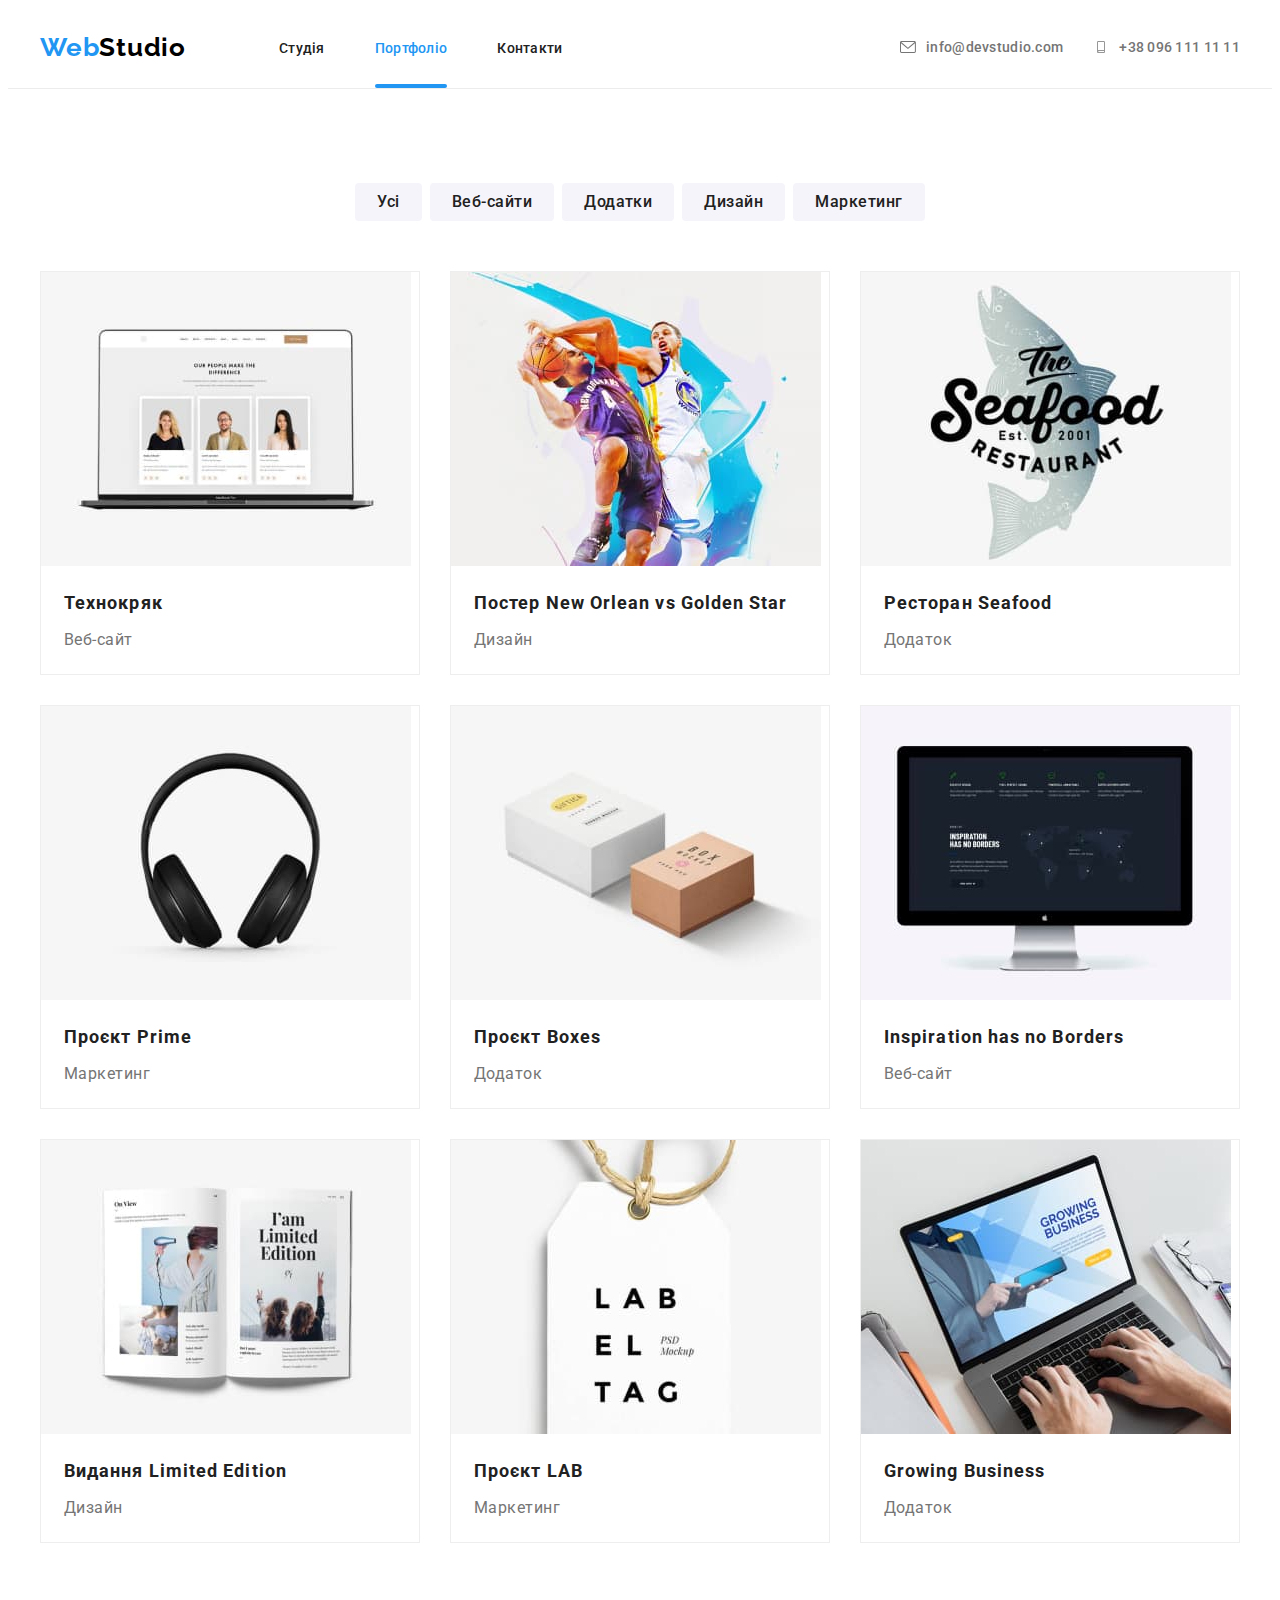
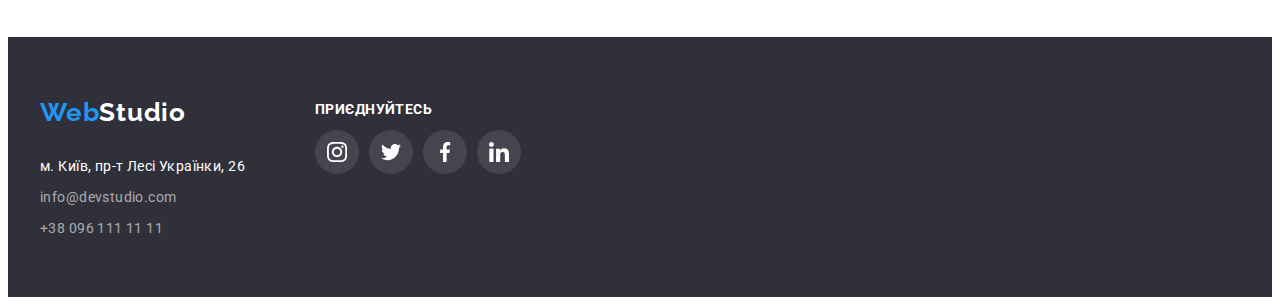
==== portfolio.html @ 64bbdb11 "форма в модальному вікні" ====
<!DOCTYPE html>
<html lang="uk">
    <head>
        <meta charset="UTF-8">
        <meta http-equiv="X-UA-Compatible" content="IE=edge">
        <meta name="viewport" content="width=device-width, initial-scale=1.0">
        <title>Document</title>
        <link rel="preconnect" href="https://fonts.googleapis.com">
        <link rel="preconnect" href="https://fonts.gstatic.com" crossorigin>
        <link href="https://fonts.googleapis.com/css2?family=Raleway:wght@700&family=Roboto:wght@400;500;700;900&display=swap" rel="stylesheet">
        <link rel="stylesheet" href="https://cdnjs.cloudflare.com/ajax/libs/modern-normalize/1.1.0/modern-normalize.min.css" integrity="sha512-wpPYUAdjBVSE4KJnH1VR1HeZfpl1ub8YT/NKx4PuQ5NmX2tKuGu6U/JRp5y+Y8XG2tV+wKQpNHVUX03MfMFn9Q==" crossorigin="anonymous" referrerpolicy="no-referrer" />
        <link rel="stylesheet" href="./css/styles.css">
    </head>
<body>
    <header class="border-container">
        <div class="container">
            <div class="heder-conteiner">
                <nav class="heder-nav">
                    <a class="logotype link" href="./index.html"><span class="logotype-web">Web</span>Studio</a>
                    <ul class="hedre-menu list">
                        <li><a class="nav link" href="./index.html">Студія</a></li>
                        <li><a class="nav link current" href="./portfolio.html">Портфоліо</a></li>
                        <li><a class="nav link" href="#">Контакти</a></li>
                    </ul>
                </nav>
                <ul class="heder-address list">
                    <li class="icon-envelope">
                        <a class="heder-text" href="mailto:info@devstudio.com">
                            <svg width="16" height="12">
                                <use href="./images/icons.svg#icon-envelope"></use>
                            </svg>
                            info@devstudio.com</a>
                    </li>
                    <li class="icon-phone">
                        <a class="heder-text" href="tel:+380961111111">
                            <svg width="16" height="12">
                                <use href="./images/icons.svg#icon-phone"></use>
                            </svg>
                            +38 096 111 11 11</a>
                    </li>
                </ul>
            </div> 
        </div>
    </header>
    <main>
        <section class="section">
            <div class="container">
                <h1 class="display-none">Портфоліо</h1>
            <ul class="list button-conteiner">
                <li>
                    <button type="button"class="button-portfolio">Усі</button>
                </li>
                <li>
                    <button type="button"class="button-portfolio">Веб-сайти</button>
                </li>
                <li>
                    <button type="button"class="button-portfolio">Додатки</button>
                </li>
                <li>
                    <button type="button"class="button-portfolio">Дизайн</button>
                </li>
                <li>
                    <button type="button"class="button-portfolio">Маркетинг</button>
                </li>
            </ul>
            <ul class="list portfolio">
                <li class="portfolio-box">
                    <div class="box-oll">
                        <div class="box-imeges">
                            <img src="./images/website.jpg" alt="Вебсайт" width="370">
                            <p class="box-text">Ресурс пропонує комплексні пропозиції з різним рівнем функціоналу та сервісів. Все це дозволить відвідувачу отримати вичерпні відомості про компанію чи приватну особу.</p>
                        </div>
                    <div class="box">
                        <h2 class="portfolio-title">Технокряк</h2>
                        <p class="portfolio-paragraph">Веб-сайт</p>
                    </div>
                    </div>
                </li>
                <li class="portfolio-box">
                    <div class="box-oll">
                        <div class="box-imeges">
                            <img src="./images/basketball.jpg" alt="Баскетболісти" width="370">
                            <p class="box-text">Ресурс пропонує комплексні пропозиції з різним рівнем функціоналу та сервісів. Все це дозволить відвідувачу отримати вичерпні відомості про компанію чи приватну особу.</p>
                        </div>
                        <div class="box">
                            <h2 class="portfolio-title">Постер New Orlean vs Golden Star</h2>
                            <p class="portfolio-paragraph">Дизайн</p>  
                        </div>
                    </div>
                </li>
                <li class="portfolio-box">
                    <div class="box-oll">
                        <div class="box-imeges">
                            <img src="./images/trademark.jpg" alt="Торгова марка" width="370">
                            <p class="box-text">Ресурс пропонує комплексні пропозиції з різним рівнем функціоналу та сервісів. Все це дозволить відвідувачу отримати вичерпні відомості про компанію чи приватну особу.</p>
                        </div>                       
                    <div class="box">
                    <h2 class="portfolio-title">Ресторан Seafood</h2>
                    <p class="portfolio-paragraph">Додаток</p>
                    </div>
                    </div>
                </li>
                <li class="portfolio-box">
                    <div class="box-oll">
                        <div class="box-imeges">
                            <img src="./images/headphone.jpg" alt="Навушникик" width="370">
                            <p class="box-text">Ресурс пропонує комплексні пропозиції з різним рівнем функціоналу та сервісів. Все це дозволить відвідувачу отримати вичерпні відомості про компанію чи приватну особу.</p>
                        </div>                       
                    <div class="box">
                    <h2 class="portfolio-title">Проєкт Prime</h2>
                    <p class="portfolio-paragraph">Маркетинг</p>
                    </div>
                    </div>  
                </li>
                <li class="portfolio-box">
                    <div class="box-oll">
                        <div class="box-imeges">
                            <img src="./images/box.jpg" alt="Дві коробки" width="370">
                            <p class="box-text">Ресурс пропонує комплексні пропозиції з різним рівнем функціоналу та сервісів. Все це дозволить відвідувачу отримати вичерпні відомості про компанію чи приватну особу.</p>
                        </div>                      
                    <div class="box">
                    <h2 class="portfolio-title">Проєкт Boxes</h2>
                    <p class="portfolio-paragraph">Додаток</p>
                    </div>
                    </div>
                </li>
                <li class="portfolio-box">
                    <div class="box-oll">
                        <div class="box-imeges">
                            <img src="./images/monitor.jpg" alt="Монітор" width="370">
                            <p class="box-text">Ресурс пропонує комплексні пропозиції з різним рівнем функціоналу та сервісів. Все це дозволить відвідувачу отримати вичерпні відомості про компанію чи приватну особу.</p>
                        </div>
                    <div class="box">
                    <h2 class="portfolio-title">Inspiration has no Borders</h2>
                    <p class="portfolio-paragraph">Веб-сайт</p>
                    </div>  
                    </div>
                </li>
                <li class="portfolio-box">
                    <div class="box-oll">
                        <div class="box-imeges">
                            <img src="./images/magazine.jpg" alt="Журнал" width="370">
                            <p class="box-text">Ресурс пропонує комплексні пропозиції з різним рівнем функціоналу та сервісів. Все це дозволить відвідувачу отримати вичерпні відомості про компанію чи приватну особу.</p>
                        </div>
                    <div class="box">
                    <h2 class="portfolio-title">Видання Limited Edition</h2>
                    <p class="portfolio-paragraph">Дизайн</p>
                    </div>
                    </div>
                </li>
                <li class="portfolio-box">
                    <div class="box-oll">
                        <div class="box-imeges">
                            <img src="./images/tag.jpg" alt="Бірка" width="370">
                            <p class="box-text">Ресурс пропонує комплексні пропозиції з різним рівнем функціоналу та сервісів. Все це дозволить відвідувачу отримати вичерпні відомості про компанію чи приватну особу.</p>
                        </div>
                    <div class="box">
                    <h2 class="portfolio-title">Проєкт LAB</h2>
                    <p class="portfolio-paragraph">Маркетинг</p> 
                    </div>
                    </div>
                </li>
                <li class="portfolio-box">
                    <div class="box-oll">
                        <div class="box-imeges">
                            <img src="./images/laptop.jpg" alt="Ноутбук" width="370">
                            <p class="box-text">Ресурс пропонує комплексні пропозиції з різним рівнем функціоналу та сервісів. Все це дозволить відвідувачу отримати вичерпні відомості про компанію чи приватну особу.</p>
                        </div>
                    <div class="box">
                    <h2 class="portfolio-title">Growing Business</h2>
                    <p class="portfolio-paragraph">Додаток</p>
                    </div>
                    </div>
                </li>
            </ul>

            </div>
            
        </section>
        
    </main>
    <footer class="footer">
        <div class="container">
            <div class="footer-container">
                <div class="box-address">
                    <a class="footer-logotype link" href="./index.html"><span class="logotype-web">Web</span>Studio</a>
            <address> 
                <ul class="list">
                    <li class="footer-address"><a class="address link" href="https://goo.gl/maps/3v16XMtpjU65yKBN9">м. Київ, пр-т Лесі Українки, 26</a></li>
                    <li class="footer-address"><a class="address communication link" href="mailto:info@devstudio.com">info@devstudio.com</a></li>
                    <li class="footer-address"><a class="address communication link" href="tel:+380961111111">+38 096 111 11 11</a></li>
                </ul>
            </address>
                </div>
                <div class="footer-social">
                <h2 class="footer-title">приєднуйтесь</h2>
            <ul class="list footer-socials-list">
                <li class="footer-socials-item"> 
                    <a class="footer-socials-link" href="#">
                    <svg width="20" height="20">
                    <use href="./images/icons.svg#icon-instagram"></use>
                    </svg>
                    </a>
                </li>
                <li class="footer-socials-item"> 
                    <a class="footer-socials-link" href="#">
                    <svg width="20" height="20">
                    <use href="./images/icons.svg#icon-twitter"></use>
                    </svg>
                    </a>
                </li>
                <li class="footer-socials-item"> 
                    <a class="footer-socials-link" href="#">
                    <svg width="20" height="20">
                    <use href="./images/icons.svg#icon-facebook"></use>
                    </svg>
                    </a>
                </li>
                <li class="footer-socials-item"> 
                    <a class="footer-socials-link" href="#">
                    <svg width="20" height="20">
                    <use href="./images/icons.svg#icon-linkedin"></use>
                    </svg>
                    </a>
                </li>
            </ul>
                </div>
            </div>
    </div>
    </footer>
</body>
</html>
---- css/styles.css ----
:root{
    --color-title: #212121;
    --color-basic: #F5F5F5;
    --color-logotype: #000;
    --color-text-paragraph: #757575;
    --color-white: #FFFFFF;
    --color-button-nav: #2196F3;
    --color-backround:  #F5F4FA;
    --color-footer: #2F303A;
    --color-border: #EEEEEE;
    --color-border-heder: #ECECEC;
    --color-icon: #AFB1B8;
    --color-button:  #188CE8;
}

.container{
    width: 1200px;
    margin: 0 auto;
    padding: 0 15px;
}
.section{
    padding: 94px 0;
}

h1,
h2,
h3,
h4,
h5,
h6,
p {
	margin-top: 0;
}
.list {
	list-style: none;
	padding-left: 0;
	margin: 0;
}
.link {
	text-decoration: none;
	color: inherit;
}
img {
	display: block;
	max-width: 100%;
	height: auto;
}

.display-none{
    display: none;
    margin: 0;
}
body{
    background-color:var(--color-white);
    font-family: 'Roboto';
    font-style: normal;
    color: var(--color-text-paragraph);
}

/*Хедер*/

.border-container{
    border-bottom: 1px solid;
    border-bottom-color: var(--color-border-heder);
    background-color: var(--color-white);
}

.logotype{
    color: var(--color-logotype);
    font-family: 'Raleway';
    font-weight: 700;
    font-size: 26px;
    line-height: 31px;
    letter-spacing: 0.03em;
}
.logotype-web{
    color: var(--color-button-nav);
}
.nav{
    position: relative;
    color: var(--color-title);
    font-weight: 500;
    font-size: 14px;
    line-height: 1.06;
    letter-spacing: 0.02em;
    list-style: none;
    padding-bottom: 32px;
    transition-property: color;
    transition-duration: 250ms;
    transition-timing-function: cubic-bezier(0.4, 0, 0.2, 1);
}
.nav:hover,
.nav:focus {
    color: var(--color-button-nav);
}
.nav.link.current{
    color: var(--color-button-nav);
}
.nav.link.current::after{
    content:'';
    position: absolute;
    bottom: 0;
    left: 0;
    width: 100%;
    height: 4px;
    background-color: var(--color-button-nav);
    border-radius: 2px;
}

.heder-text{
    color: var(--color-text-paragraph);
    text-decoration: none;
    font-weight: 500;
    font-size: 14px;
    line-height: 1.14;
    letter-spacing: 0.02em;
    display: flex;
    gap: 10px;
    align-items: center;
    fill: var(--color-text-paragraph);
    transition-property: color, fill;
    transition-duration: 250ms;
    transition-timing-function: cubic-bezier(0.4, 0, 0.2, 1);
}

.heder-text:hover,
.heder-text:focus{
    color: var(--color-button-nav);
    fill: var(--color-button-nav);
}

.heder-conteiner{
    display: flex;
    align-items: center;
    padding: 24px 0 25px 0;
}

.heder-nav{
    display: flex;
    align-items: center;
    flex-grow: 1;
}

.heder-address{
    display: flex;
    gap: 30px;
    margin-left: 308px;
    align-items: center;
}

.hedre-menu{
    display: flex;
    gap: 50px;
    margin-left: 93px;
}

/*Секція герой*/
.hero-section{
    padding: 200px 15px;
    background-color: var(--color-footer);
    background-image:linear-gradient(rgba(47, 48, 58, 0.4), rgba(47, 48, 58, 0.4)),url(../images/backround.jpg);
    background-repeat: no-repeat;
    background-position: center;
    max-width: 1600px;
    background-size: cover;
    margin: 0 auto;
}

.hero-title{
    color:var(--color-white);
    text-align: center;
    letter-spacing: 0.06em;
    text-transform: uppercase;
    font-weight: 900;
    font-size: 44px;
    line-height: 1.36;
    max-width: 696px;
    margin: 0 auto 30px auto;
}
.button{
    background-color:var(--color-button-nav);
    color: var(--color-white);
    cursor: pointer;
    font-family: 'Roboto';
    font-weight: 700;
    font-size: 16px;
    line-height: 1.87;
    display: flex;
    align-items: center;
    text-align: center;
    letter-spacing: 0.06em;
    padding: 10px 24px;
    margin: 0 auto;
    border: var(--color-button-nav);
    box-shadow: 0px 4px 4px rgba(0, 0, 0, 0.15);
    border-radius: 4px;
    transition-property: background-color;
    transition-duration: 250ms;
    transition-timing-function: cubic-bezier(0.4, 0, 0.2, 1);
}
.button:hover,
.button:focus{
    background-color:var(--color-button);
}

/*Наші переваги*/
.advantages{
    display: flex;
    gap: 30px;
}

.title-advantages{
    flex-basis: calc((100% - 90px) / 4);
    
}
.icon-advantages{
    width: 270px;
    height: 120px;
    background-color: var(--color-backround);
    display: flex;
    justify-content: center;
    align-items: center;
    border-radius: 4px;
    margin-bottom: 30px;
}
.heading-title{
    color: var(--color-title);
    font-weight: 700;
    font-size: 14px;
    line-height: 1.14;
    letter-spacing: 0.03em;
    text-transform: uppercase;
    margin-bottom:  10px;
}
.paragraph{
    font-size: 14px;
    line-height: 1.71;
    letter-spacing: 0.03em;
    margin-bottom: 0 ;
}
/*Чим ми займаэмось*/

.cards-section{
    padding-top: 0;
}

.section-title{
    color: var(--color-title);
    font-weight: 700;
    font-size: 36px;
    line-height: 1.16;
    letter-spacing: 0.03em;
    text-align: center;
    margin-bottom: 50px;
}
.cards{
    display: flex;
    gap: 30px;
}
.cards-image{
    position: relative;
}
.cards-text{
    position: absolute;
    width: 100%;
    height: 70px;
    background-color: rgba(47, 48, 58, 0.8);
    left: 0;
    bottom: 0;
    margin:0;
    font-style: normal;
    font-weight: 700;
    font-size: 14px;
    line-height: 1.14;
    text-align: center;
    letter-spacing: 0.03em;
    text-transform: uppercase;
    color: var(--color-white);
    padding: 27px 0;
}
/*Наша команда*/
.section-team{
   background-color: var(--color-backround);
}
.team-photo{
    display: flex;
    gap: 30px;
}
.team{
    background-color:var(--color-white);
    list-style: none; 
    box-shadow: 0px 1px 3px rgba(0, 0, 0, 0.12), 0px 1px 1px rgba(0, 0, 0, 0.14), 0px 2px 1px rgba(0, 0, 0, 0.2);
    border-radius: 0px 0px 4px 4px;
}
.team-title{
    padding: 30px 0;
}
.name{
    color: var(--color-title);
    font-weight: 500;
    font-size: 16px;
    line-height: 1.18;
    text-align: center;
    letter-spacing: 0.03em;
    margin-bottom: 10px;
}
.team-paragraph{
    font-size: 16px;
    line-height: 1.18;
    text-align: center;
    letter-spacing: 0.03em;
    margin-bottom: 16;
}
.socials-list{
    display: flex;
    align-items: center;
    justify-content: center;
    gap: 10px;
}
.socials-item{
    width: 44px;
    height: 44px;
}
.socials-link{
    display: flex;
    align-items: center;
    justify-content: center;
    width: 100%;
    height: 100%;
    border-radius: 50%;
    fill: var(--color-icon);
    transition-property: background-color, fill;
    transition-duration: 250ms;
    transition-timing-function: cubic-bezier(0.4, 0, 0.2, 1);
}
.socials-link:hover,
.socials-link:focus{
    background-color: var(--color-button-nav);
    fill: var(--color-white);
}
/*Постійні клієнти*/
.customers{
    display: flex;
    gap: 30px;
   
}

.customers-list{
    width: 170px;
    height: 92px;
    border: 1px solid var(--color-icon);
    border-radius: 4px;
    display: flex;
    align-items: center;
    justify-content: center;
    fill: var(--color-icon);
    transition-property:border, fill;
    transition-duration: 250ms;
    transition-timing-function: cubic-bezier(0.4, 0, 0.2, 1);
}
.customers-list:hover,
.customers-list:focus{
    border-color: var(--color-button-nav);
    border-radius: 4px;
    fill: var(--color-button-nav);
}
/*Портфоліо*/

.button-conteiner{
    display: flex;
    gap: 8px;
    justify-content: center;
    padding-bottom: 50px;
}

.button-portfolio{
    background-color:var(--color-backround);
    color: var(--color-title);
    cursor: pointer;
    border: none;
    font-family: 'Roboto';
    font-weight: 500;
    font-size: 16px;
    line-height: 1.62;
    text-align: center;
    letter-spacing: 0.03em;
    padding: 6px 22px;
    border-radius: 4px;
    transition-property: background-color, color, box-shadow;
    transition-duration: 250ms;
    transition-timing-function: cubic-bezier(0.4, 0, 0.2, 1);
}

.button-portfolio:hover,
.button-portfolio:focus{
    background-color: var(--color-button-nav);
    color:var(--color-white);
    box-shadow: 0px 3px 1px rgba(0, 0, 0, 0.1), 0px 1px 2px rgba(0, 0, 0, 0.08), 0px 2px 2px rgba(0, 0, 0, 0.12);
}

.portfolio{
    display: flex;
    gap: 30px;
    flex-wrap: wrap;
}

.portfolio-box{
    flex-basis: calc((100% - 60px) / 3);
}
.box-oll{
    border: 1px solid;
    border-color: var(--color-border); 
    background-color: var(--color-white);
    transition-property: border, box-shadow;
    transition-duration: 250ms;
    transition-timing-function: cubic-bezier(0.4, 0, 0.2, 1);
}
.box{
    padding: 19px 23px;
}
.box-imeges{
    position: relative;
    overflow: hidden;
}
.box-text{
    position: absolute;
    top: 0;
    left: 0;
    width: 100%;
    height: 100%;
    padding: 63px 24px;
    background-color: rgba(33, 150, 243, 0.9);
    font-style: normal;
    font-weight: 400;
    font-size: 18px;
    line-height: 1.55;
    letter-spacing: 0.03em;
    color: var(--color-white);
    transform: translateY(100%);
    transition: transform 250ms;
}
.box-oll:hover .box-text{
    transform: translateY(0);
}
.box-oll:hover,
.box-oll:focus{
    border-color: var(--color-border);
    box-shadow: 0px 1px 1px rgba(0, 0, 0, 0.12), 0px 4px 4px rgba(0, 0, 0, 0.06), 1px 4px 6px rgba(0, 0, 0, 0.16);
}

.portfolio-title{
    color: var(--color-title);
    font-weight: 700;
    font-size: 18px;
    line-height: 2;
    font-style: normal;
    letter-spacing: 0.06em;
    margin-bottom: 4px;
}
.portfolio-paragraph{
    font-size: 16px;
    line-height: 1.87;
    letter-spacing: 0.03em;
    margin-bottom: 0;
}
/*Футер*/

.footer{
    background-color:var(--color-footer);
    padding: 60px 0;
}
.footer-container{
    display: flex;
    gap: 70px;
    align-content: center;
}

.footer-logotype{
    color:var(--color-white);
    font-family: 'Raleway';
    font-weight: 700;
    font-size: 26px;
    line-height: 1.19;
    letter-spacing: 0.03em;
    margin-bottom: 28px;
    display: flex;
}
.address{
    color:var(--color-white);
    font-weight: 400;
    font-size: 14px;
    line-height: 1.71px;
    letter-spacing: 0.03em;
    font-style: normal;
    transition-property: color;
    transition-duration: 250ms;
    transition-timing-function: cubic-bezier(0.4, 0, 0.2, 1);
}

.communication{
    color: rgba(255, 255, 255, 0.6); 
}
.address:hover,
.address:focus{
    color: var(--color-button-nav);
}

.footer-address{
    margin-bottom: 12px;
}
.footer-address:last-child{
    margin-bottom: 0;
}
.footer-social{
margin-top: 12px;
}
.footer-title{
    margin-bottom: 20px;
    font-size: 14px;
    line-height: 1.14px;
    letter-spacing: 0.03em;
    text-transform: uppercase;
    color: var(--color-white);
}
.footer-socials-list{
    display: flex;
    gap: 10px;
}
.footer-socials-item{
    width: 44px;
    height: 44px;
    border-radius: 50%;
    background: rgba(255, 255, 255, 0.1);
}
.footer-socials-link{
    display: flex;
    align-items: center;
    justify-content: center;
    width: 100%;
    height: 100%;
    border-radius: 50%;
    fill: var(--color-white);
    transition-property: background-color, fill;
    transition-duration: 250ms;
    transition-timing-function: cubic-bezier(0.4, 0, 0.2, 1);
}
.footer-socials-link:hover,
.footer-socials-link:focus{
    background-color: var(--color-button-nav);
    fill: var(--color-white);
}

/* Модальне вікно */
.backdrop{
    position: fixed;
    top: 0;
    left: 0;
    width: 100%;
    height: 100%;
    background-color: rgba(0, 0, 0, 0.2);
    opacity: 1;
    transition-property: opacity visibility;
    transition-duration: 250ms;
    transition-timing-function: cubic-bezier(0.4, 0, 0.2, 1); 
    
}
.modal{
    position: absolute;
    top: 50%;
    left: 50%;
    transform: translate(-50%, -50%) scale(100%);
    max-width: 528px;
    max-height: 581px;
    width: 100%;
    height: 100%;
    background-color: var(--color-white);
    box-shadow: 0px 1px 3px rgba(0, 0, 0, 0.12), 0px 1px 1px rgba(0, 0, 0, 0.14), 0px 2px 1px rgba(0, 0, 0, 0.2);
    border-radius: 4px;
    transition-property: transform;
    transition-duration: 250ms;
    transition-timing-function: cubic-bezier(0.4, 0, 0.2, 1);
    padding: 40px;
}
.is-hidden .modal{
    transform: translate(-50%, -50%) scale(50%);
}

.is-hidden{
    opacity: 0;
    pointer-events: none;
    visibility: hidden;
}
.modal-button{
    position: absolute;
    right: 8px;
    top:8px;
    border-radius: 50%;
    border: 1px solid rgba(0, 0, 0, 0.1);
    width: 30px;
    height: 30px;
    display: flex;
    align-items: center;
    justify-content: center;
    cursor: pointer;
}
/* Форма */
.title-form{
    color: var(--color-title);
    font-weight: 700;
    font-size: 20px;
    line-height: 1.15;
    text-align: center;
    letter-spacing: 0.03em;
    margin: 0;
    padding-bottom: 12px;
}
.form-field-label{
    color:var(--color-text-paragraph); 
    font-weight: 400;
    font-size: 12px;
    line-height: 1.16;
}
.form-field-input{
    height: 40px;
    width: 100%;
    padding:0 12px 0 42px;
    border: 1px solid rgba(33, 33, 33, 0.2);
    border-radius: 4px;
    outline: none;
    cursor: pointer;
}
.form-field-input:focus,
.form-field-input:hover{
    border-color: var(--color-button-nav);
}
.form-field-input:focus + .form-field-icon,
.form-field-input:hover + .form-field-icon
{
    fill: var(--color-button-nav);
}
.form-field{
    position: relative;
    margin-top: 4px;
    margin-bottom: 10px;
}
.form-field-icon{
    position: absolute;
    top: 50%;
    left: 12px;
    transform: translateY(-50%);
}
.form-field-textarea{
    width: 100%;
    height: 120px;
    padding: 12px 16px;
    border: 1px solid rgba(33, 33, 33, 0.2);
    border-radius: 4px;
    cursor: pointer;
    outline: none;
    resize: none;
    margin-top: 4px;
    margin-bottom: 20px;
}
.form-field-textarea:focus,
.form-field-textarea:hover{
    border-color: var(--color-button-nav);
}
.form-field-textarea: placeholder{
    font-weight: 400;
    font-size: 12px;
    line-height: 1.16;
}
.button-form{
    color: var(--color-white);
    width: 200px;
    height: 50px;
    background-color: #2196F3;
    border-color: var(--color-button-nav);
    box-shadow: 0px 4px 4px rgba(0, 0, 0, 0.15);
    border-radius: 4px;
    display: flex;
    align-items: center;
    text-align: center;
    padding: 10px 52px;
    margin: 30px auto 0 auto;
}
.button-form:focus,
.button-form:hover{
    background-color:var(--color-button)
}
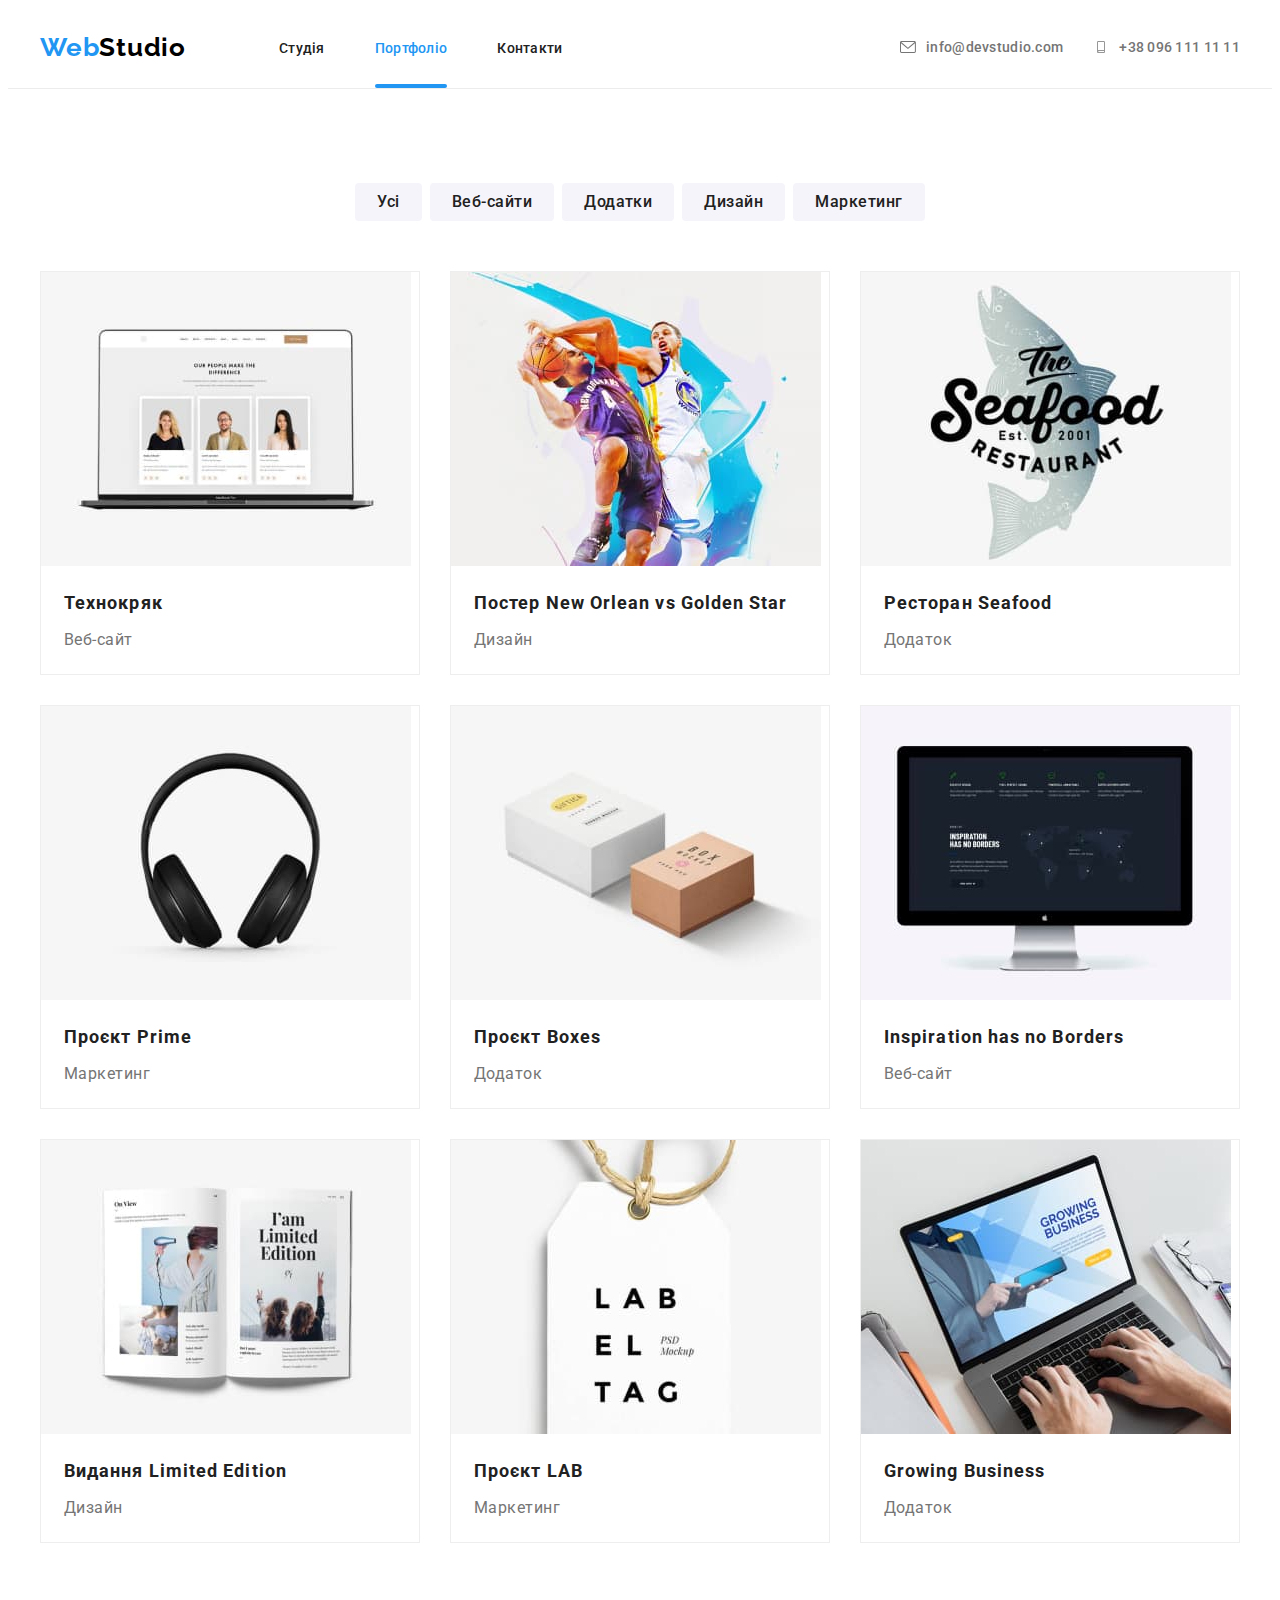
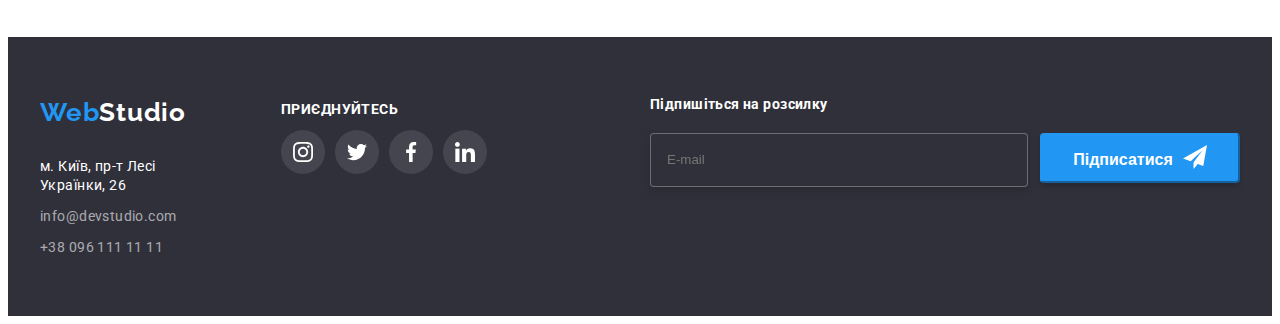
==== commit 001f0132: "дз 6 на перевірку" ====
--- a/portfolio.html
+++ b/portfolio.html
@@ -182,7 +182,7 @@
     <footer class="footer">
         <div class="container">
             <div class="footer-container">
-                <div class="box-address">
+                <div>
                     <a class="footer-logotype link" href="./index.html"><span class="logotype-web">Web</span>Studio</a>
             <address> 
                 <ul class="list">
@@ -225,6 +225,18 @@
                 </li>
             </ul>
                 </div>
+                <form class="footer-form">
+                    <p class="form-email-p">Підпишіться на розсилку</p>
+                    <div class="form-email">
+                        <input class="form-email-input" type="email" name="email" id="email" placeholder="E-mail">
+                    <button class="button-send" type="submit">
+                        Підписатися
+                        <svg class="footer-form-icon" width="24" height="24">
+                            <use href="./images/icons.svg#icon-send"></use>
+                        </svg>
+                    </button>
+                    </div>
+                </form>
             </div>
     </div>
     </footer>
--- a/css/styles.css
+++ b/css/styles.css
@@ -549,6 +549,62 @@
     background-color: var(--color-button-nav);
     fill: var(--color-white);
 }
+.footer-form{
+    margin-left: 93px;
+}
+.form-email-p{
+    color: var(--color-white);
+    font-weight: 700;
+    font-size: 14px;
+    line-height: 1.14;
+    letter-spacing: 0.03em;
+    display: flex;
+    text-align: center;
+    margin-bottom: 20px;
+}
+.form-email{
+    display: flex;
+    gap: 12px;
+}
+.form-email-input{
+    height: 50px;
+    width: 358px;
+    padding-left: 16px;
+    outline: none;
+    border: 1px solid rgba(255, 255, 255, 0.3);
+    filter: drop-shadow(0px 4px 4px rgba(0, 0, 0, 0.15));
+    border-radius: 4px;
+    background-color: var(--color-footer);
+    cursor: pointer;
+}
+.button-send{
+    display: flex;
+    gap: 10px;
+    text-align: center;
+    justify-content: center;
+    width: 200px;
+    height: 50px;
+    padding: 10px 28px;
+    background: var(--color-button-nav);
+    border-color:var(--color-button-nav);
+    box-shadow: 0px 4px 4px rgba(0, 0, 0, 0.15);
+    border-radius: 4px;
+    font-weight: 700;
+    font-size: 16px;
+    line-height: 1.87;
+    color: var(--color-white);
+    cursor: pointer;
+    transition-property: background-color;
+    transition-duration: 250ms;
+    transition-timing-function: cubic-bezier(0.4, 0, 0.2, 1);
+}
+.button-send:focus,
+.button-send:hover{
+    background-color: var(--color-button);
+}
+.footer-form-icon{
+    fill: var(--color-white);
+}
 
 /* Модальне вікно */
 .backdrop{
@@ -603,6 +659,8 @@
     justify-content: center;
     cursor: pointer;
 }
+
+
 /* Форма */
 .title-form{
     color: var(--color-title);
@@ -665,11 +723,42 @@
 .form-field-textarea:hover{
     border-color: var(--color-button-nav);
 }
+
 .form-field-textarea: placeholder{
     font-weight: 400;
     font-size: 12px;
     line-height: 1.16;
 }
+
+.checkbox{
+    appearance: none;
+}
+
+.checkbox-icon{ 
+    position: absolute;
+    width: 15px;
+    height: 16px;
+    border: 2px solid var(--color-footer);
+    border-radius: 2px;
+    fill: transparent;
+}
+.checkbox:checked + .checkbox-icon{
+    width: 15px;
+    height: 16px;
+    background-color: var(--color-button-nav);
+    fill: var(--color-white);
+    border: 2px solid var(--color-button-nav);
+    border-radius: 2px;
+}
+.checkbox-label{
+    padding-left: 23px;
+    position: relative;
+}
+.checkbox-link{
+    color: var(--color-button-nav);
+    text-decoration-skip-ink: none;
+}
+
 .button-form{
     color: var(--color-white);
     width: 200px;
@@ -683,6 +772,10 @@
     text-align: center;
     padding: 10px 52px;
     margin: 30px auto 0 auto;
+    cursor: pointer;
+    transition-property: background-color;
+    transition-duration: 250ms;
+    transition-timing-function: cubic-bezier(0.4, 0, 0.2, 1);
 }
 .button-form:focus,
 .button-form:hover{
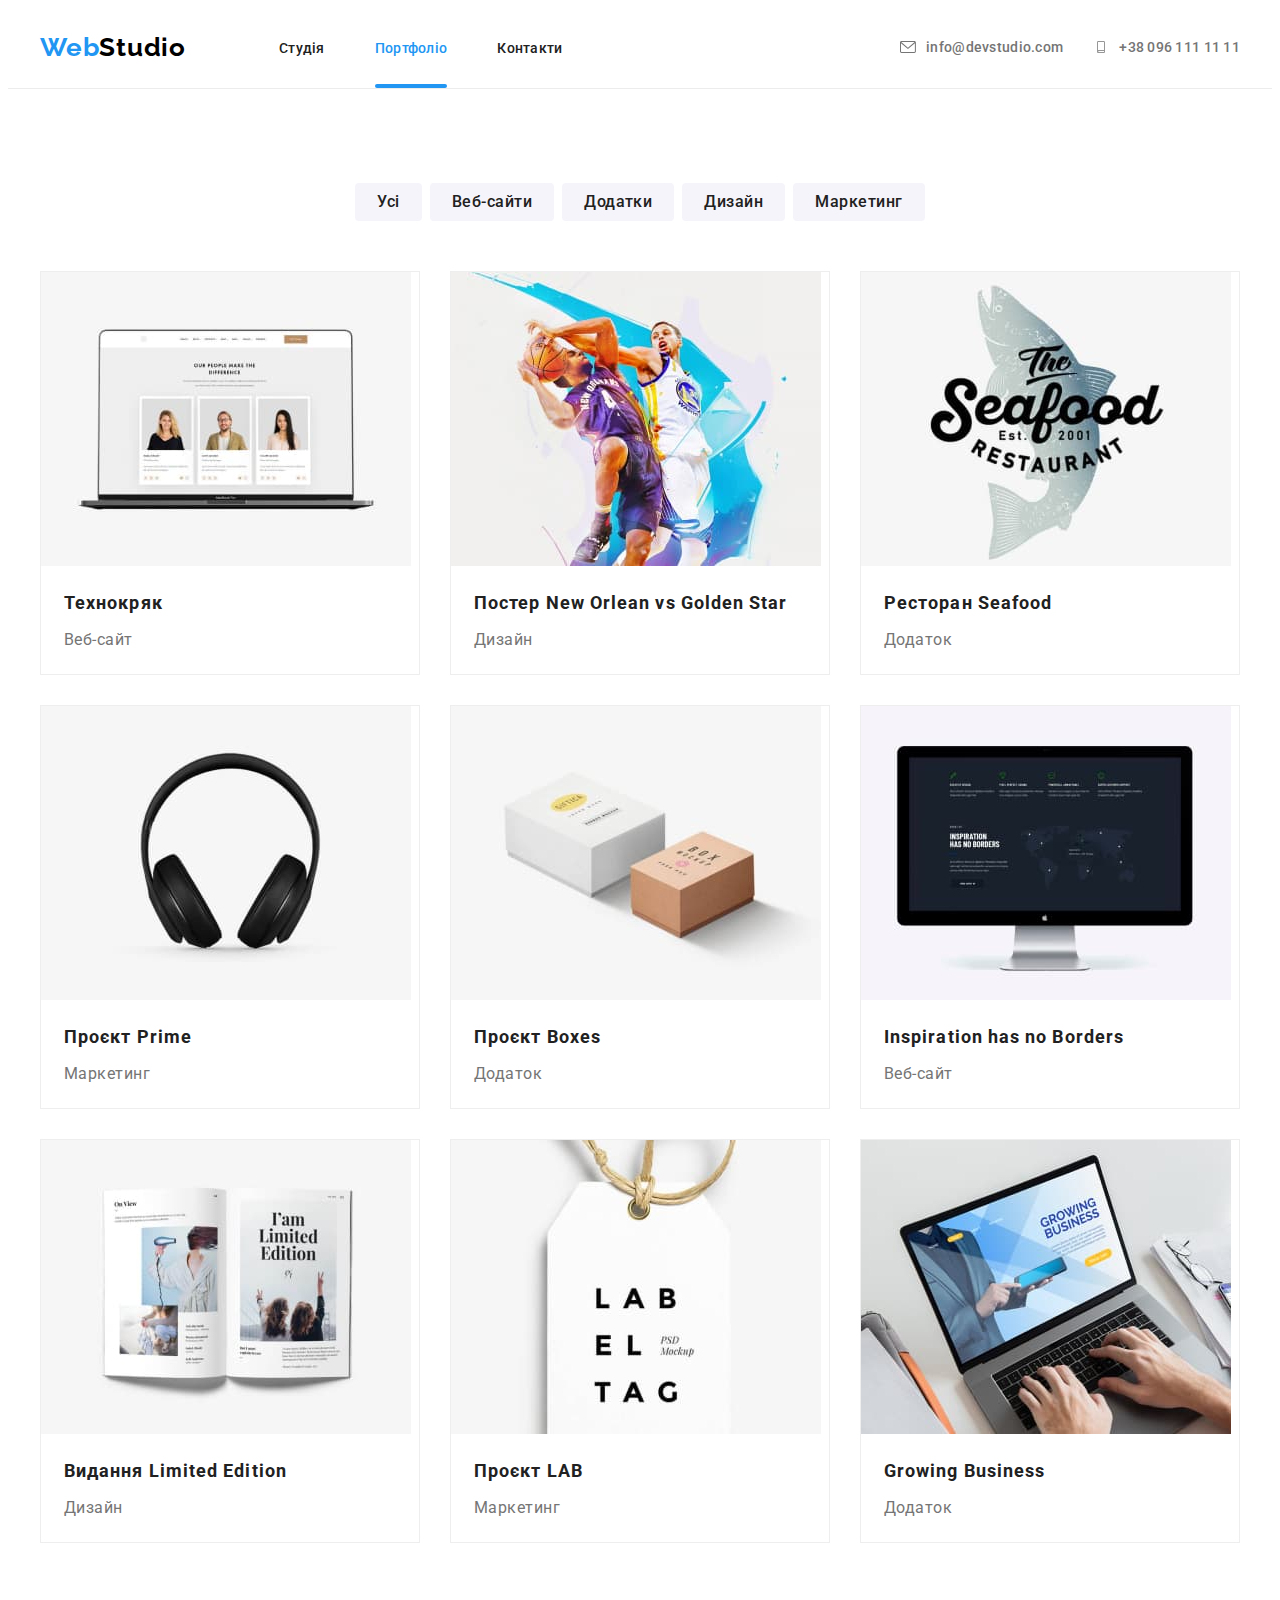
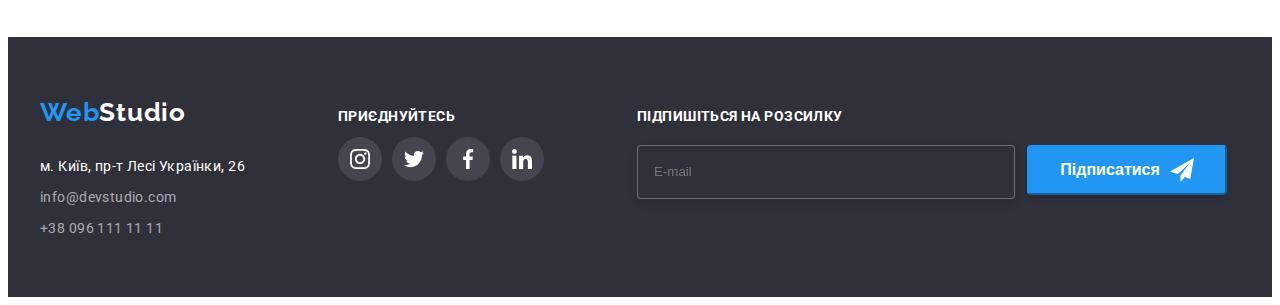
==== commit 21ee1a6c: "до 1 виправлення" ====
--- a/portfolio.html
+++ b/portfolio.html
@@ -192,7 +192,7 @@
                 </ul>
             </address>
                 </div>
-                <div class="footer-social">
+                <div>
                 <h2 class="footer-title">приєднуйтесь</h2>
             <ul class="list footer-socials-list">
                 <li class="footer-socials-item"> 
@@ -225,8 +225,8 @@
                 </li>
             </ul>
                 </div>
-                <form class="footer-form">
-                    <p class="form-email-p">Підпишіться на розсилку</p>
+                <form>
+                    <label class="form-email-label" for="email">Підпишіться на розсилку</label>
                     <div class="form-email">
                         <input class="form-email-input" type="email" name="email" id="email" placeholder="E-mail">
                     <button class="button-send" type="submit">
--- a/css/styles.css
+++ b/css/styles.css
@@ -471,8 +471,9 @@
 }
 .footer-container{
     display: flex;
-    gap: 70px;
+    gap: 93px;
     align-content: center;
+    align-items: baseline;
 }
 
 .footer-logotype{
@@ -511,11 +512,9 @@
 .footer-address:last-child{
     margin-bottom: 0;
 }
-.footer-social{
-margin-top: 12px;
-}
+
 .footer-title{
-    margin-bottom: 20px;
+    margin: 0;
     font-size: 14px;
     line-height: 1.14px;
     letter-spacing: 0.03em;
@@ -525,6 +524,7 @@
 .footer-socials-list{
     display: flex;
     gap: 10px;
+    margin-top: 20px;
 }
 .footer-socials-item{
     width: 44px;
@@ -549,10 +549,8 @@
     background-color: var(--color-button-nav);
     fill: var(--color-white);
 }
-.footer-form{
-    margin-left: 93px;
-}
-.form-email-p{
+
+.form-email-label{
     color: var(--color-white);
     font-weight: 700;
     font-size: 14px;
@@ -561,6 +559,8 @@
     display: flex;
     text-align: center;
     margin-bottom: 20px;
+    letter-spacing: 0.03em;
+    text-transform: uppercase;
 }
 .form-email{
     display: flex;
@@ -576,11 +576,19 @@
     border-radius: 4px;
     background-color: var(--color-footer);
     cursor: pointer;
-}
+    transition-property: border-color;
+    transition-duration: 250ms;
+    transition-timing-function: cubic-bezier(0.4, 0, 0.2, 1);
+}
+.form-email-input:focus,
+.form-email-input:hover{
+    border-color: var(--color-button-nav);
+}
+
 .button-send{
     display: flex;
     gap: 10px;
-    text-align: center;
+    align-items: center;
     justify-content: center;
     width: 200px;
     height: 50px;
@@ -602,6 +610,7 @@
 .button-send:hover{
     background-color: var(--color-button);
 }
+
 .footer-form-icon{
     fill: var(--color-white);
 }
@@ -626,7 +635,7 @@
     left: 50%;
     transform: translate(-50%, -50%) scale(100%);
     max-width: 528px;
-    max-height: 581px;
+    min-height: 581px;
     width: 100%;
     height: 100%;
     background-color: var(--color-white);
@@ -652,12 +661,19 @@
     top:8px;
     border-radius: 50%;
     border: 1px solid rgba(0, 0, 0, 0.1);
+    background-color: var(--color-white);
     width: 30px;
     height: 30px;
     display: flex;
     align-items: center;
     justify-content: center;
     cursor: pointer;
+    transition: fill 250ms cubic-bezier(0.4, 0, 0.2, 1);
+}
+
+.modal-button:focus,
+.modal-button:hover{
+    fill: var(--color-button-nav); 
 }
 
 
@@ -669,14 +685,14 @@
     line-height: 1.15;
     text-align: center;
     letter-spacing: 0.03em;
-    margin: 0;
-    padding-bottom: 12px;
+    margin-bottom: 12px;
 }
 .form-field-label{
     color:var(--color-text-paragraph); 
     font-weight: 400;
     font-size: 12px;
     line-height: 1.16;
+    letter-spacing: 0.01em;
 }
 .form-field-input{
     height: 40px;
@@ -686,6 +702,9 @@
     border-radius: 4px;
     outline: none;
     cursor: pointer;
+    transition-property: border-color, fill;
+    transition-duration: 250ms;
+    transition-timing-function: cubic-bezier(0.4, 0, 0.2, 1);
 }
 .form-field-input:focus,
 .form-field-input:hover{
@@ -741,6 +760,7 @@
     border: 2px solid var(--color-footer);
     border-radius: 2px;
     fill: transparent;
+    transition: background-color 250ms cubic-bezier(0.4, 0, 0.2, 1), fill 250ms cubic-bezier(0.4, 0, 0.2, 1) ;
 }
 .checkbox:checked + .checkbox-icon{
     width: 15px;
